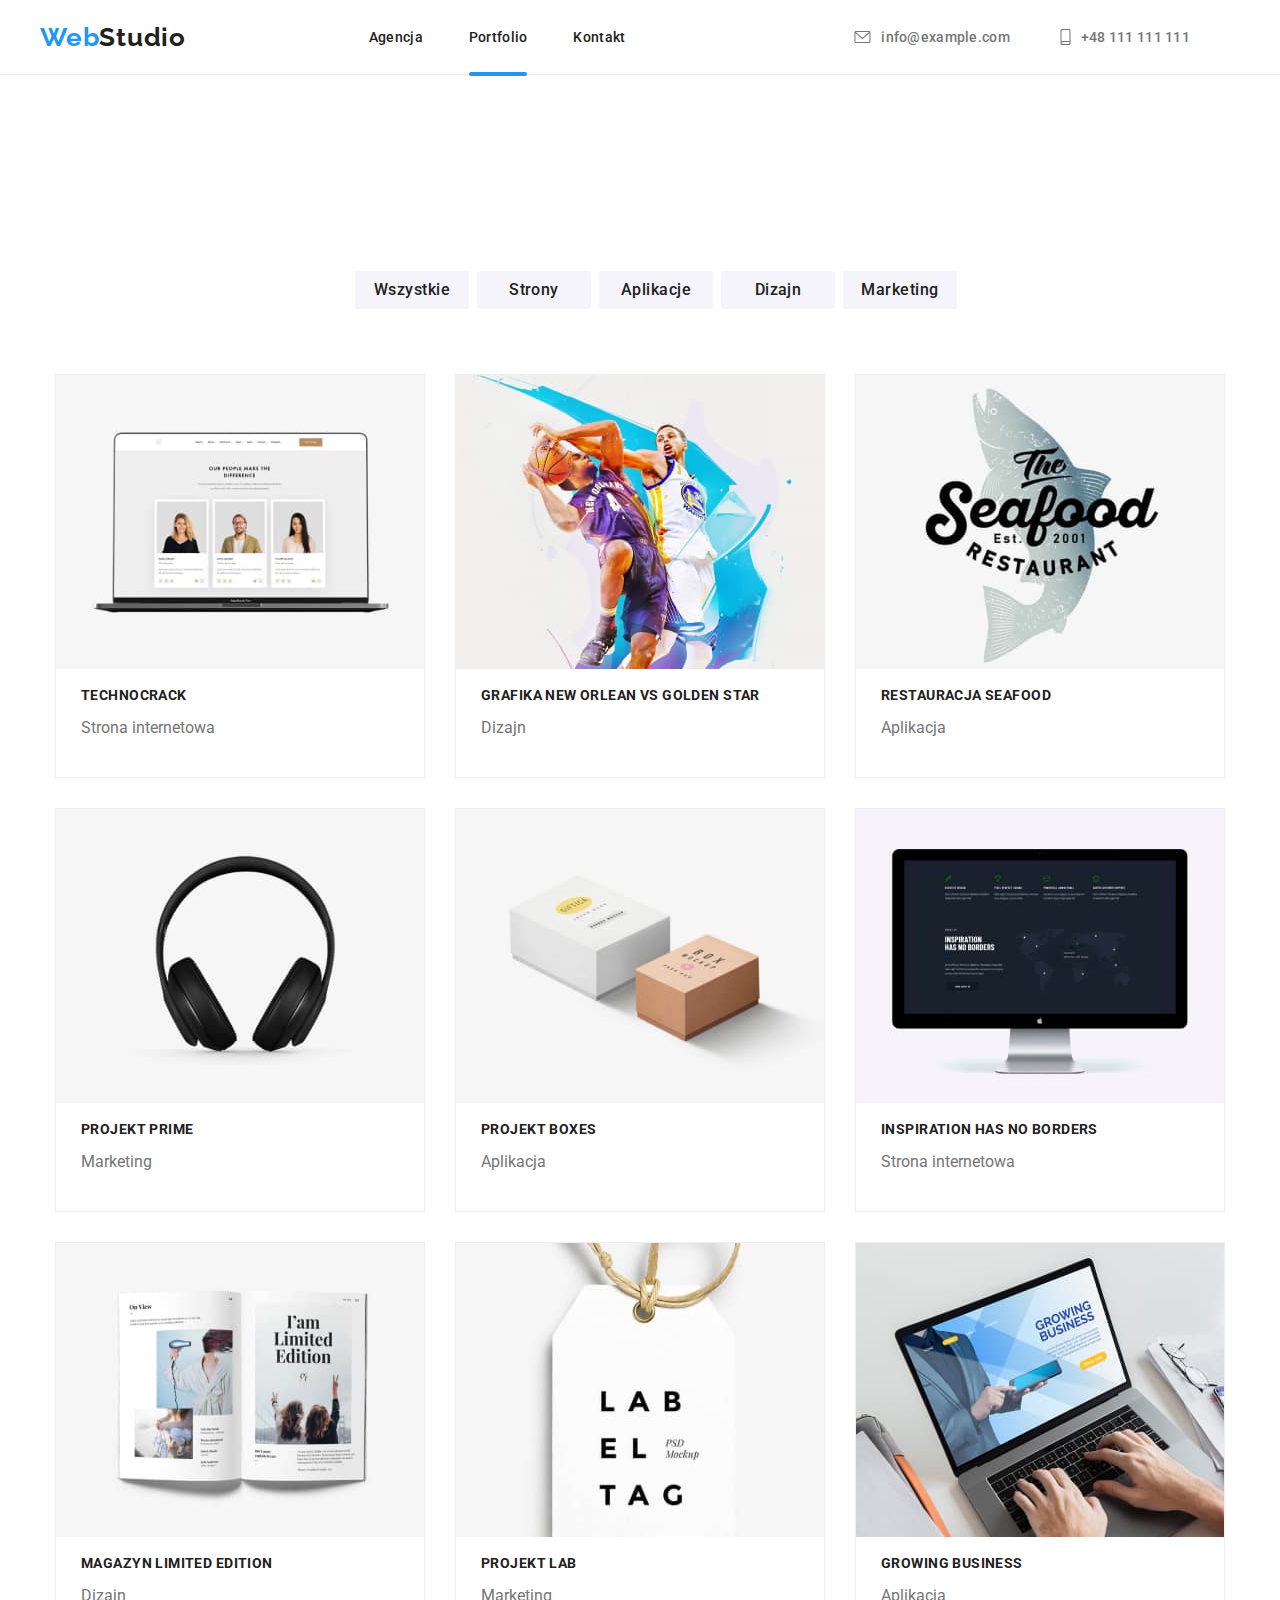
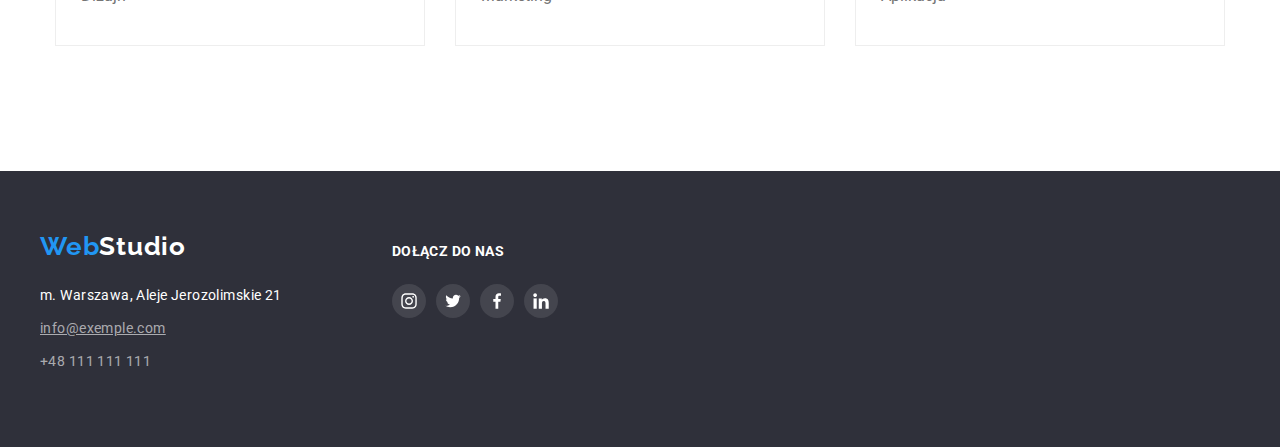
==== portfolio.html @ 7ca7157e "Create repository for homework 6" ====
<!DOCTYPE html>
<html lang="pl">

<head>
  <title>WebStudio</title>
  <meta charset="UTF-8" />
  <meta http-equiv="X-UA-Compatible" content="IE=edge" />
  <meta name="viewport" content="width=device-width, initial-scale=1.0" />
  <meta name="description" content="WebStudio" />
  <meta name="keywords" content="HTML" />
  <meta name="author" content="Mikołaj Ludwiczak" />
  <link rel="stylesheet" href="css/modern-normalize.css" />
  <link rel="stylesheet" href="css/style.css" />
  <link rel="preconnect" href="https://fonts.googleapis.com" />
  <link rel="preconnect" href="https://fonts.gstatic.com" crossorigin />
  <link href="https://fonts.googleapis.com/css2?family=Raleway:wght@700&family=Roboto:wght@400;500;700;900&display=swap"
    rel="stylesheet" />
</head>

<body>
  <!-- Header conntent -->
  <header class="head">
    <div class="container">
      <!-- Logo link -->
      <h2 class="logo">
        <a class="logo" href="index.html">
          <span class="logo-blue">Web</span><span class="logo-black">Studio</span>
        </a>
      </h2>

      <nav>
        <!-- Navigation menu -->
        <menu class="menu-nav">
          <li class="item-nav">
            <a class="link" href="index.html">Agencja</a>
          </li>
          <li class="item-nav">
            <a class="link activepage" href="portfolio.html">Portfolio</a>
          </li>
          <li class="item-nav">
            <a class="link" href="#contact">Kontakt</a>
          </li>
        </menu>
      </nav>
      <ul class="contact-head">
        <!-- Adress data -->
        <li class="icon-contact">
          <a class="link" href="mailto:info@exemple.com">
            <svg class="icon-contct" width="17" height="12" style="margin-right: 10px; margin-bottom: -1px">
              <use href="./images/icons.svg#icon-envelope"></use>
            </svg>info@example.com</a>
        </li>
        <li class="icon-contact">
          <a class="link" href="tel:+48111111111">
            <svg class="icon-contact" width="11" height="16" style="margin-right: 10; margin-bottom: -3px">
              <use href="./images/icons.svg#icon-smartphone"></use>
            </svg>+48 111 111 111</a>
        </li>
      </ul>
    </div>
  </header>

  <!-- Main Content -->
  <main class="main section">
    <section class="buttons">
      <h2 class="invisible">invisible</h2>
      <div class="container">
        <!--Portfolio buttons-->
        <ul class="filter">
          <li>
            <button type="button" class="filter-button">Wszystkie</button>
          </li>
          <li><button type="button" class="filter-button">Strony</button></li>
          <li>
            <button type="button" class="filter-button">Aplikacje</button>
          </li>
          <li><button type="button" class="filter-button">Dizajn</button></li>
          <li>
            <button type="button" class="filter-button">Marketing</button>
          </li>
        </ul>
      </div>
    </section>

    <section class="photos">
      <div class="container">
        <!--Portfolio boxes-->
        <ul class="portfolio">
          <li class="item-portfolio">
            <div class="overlay">
              <p>
                Technocrack jest popularną platformą wykorzystywaną do
                rozpowszechniania koronawirusa. Firmy wykorzystują tę
                platformę do celów szpiegowskich i ataków na niezabezpieczone
                serwery konkurencji
              </p>
            </div>
            <figure class="item-img">
              <img class="img-over" src="./images/laptop1.jpg" alt="Laptop wit 3 persons" width="370" height="294" />
              <figcaption class="item-des">
                <h3 class="name-project">Technocrack</h3>
                <p class="description-project">Strona internetowa</p>
              </figcaption>
            </figure>
          </li>
          <li class="item-portfolio">
            <div class="overlay">
              <p>
                Technocrack jest popularną platformą wykorzystywaną do
                rozpowszechniania koronawirusa. Firmy wykorzystują tę
                platformę do celów szpiegowskich i ataków na niezabezpieczone
                serwery konkurencji
              </p>
            </div>
            <figure class="item-img">
              <img class="img-over" src="./images/basketball.jpg" alt="Basketball match" width="370" height="294" />
              <figcaption class="item-des">
                <h3 class="name-project">
                  Grafika New Orlean vs Golden Star
                </h3>
                <p class="description-project">Dizajn</p>
              </figcaption>
            </figure>
          </li>
          <li class="item-portfolio">
                        <div class="overlay">
                          <p>
                            Technocrack jest popularną platformą wykorzystywaną do
                            rozpowszechniania koronawirusa. Firmy wykorzystują tę
                            platformę do celów szpiegowskich i ataków na niezabezpieczone
                            serwery konkurencji
                          </p>
                        </div>
            <figure class="item-img">
              <img class="img-over" src="./images/fish.jpg" alt="Seafood restaurant logo" width="370" height="294" />
              <figcaption class="item-des">
                <h3 class="name-project">Restauracja Seafood</h3>
                <p class="description-project">Aplikacja</p>
              </figcaption>
            </figure>
          </li>
          <li class="item-portfolio">
            <div class="overlay">
              <p>
                Technocrack jest popularną platformą wykorzystywaną do
                rozpowszechniania koronawirusa. Firmy wykorzystują tę
                platformę do celów szpiegowskich i ataków na niezabezpieczone
                serwery konkurencji
              </p>
            </div>
            <figure class="item-img">
              <img class="img-over" src="./images/headphones.jpg" alt="Headphones picture" width="370" height="294" />
              <figcaption class="item-des">
                <h3 class="name-project">Projekt Prime</h3>
                <p class="description-project">Marketing</p>
              </figcaption>
            </figure>
          </li>
          <li class="item-portfolio">
            <div class="overlay">
              <p>
                Technocrack jest popularną platformą wykorzystywaną do
                rozpowszechniania koronawirusa. Firmy wykorzystują tę
                platformę do celów szpiegowskich i ataków na niezabezpieczone
                serwery konkurencji
              </p>
            </div>
            <figure class="item-img">
              <img class="img-over" src="./images/boxes.jpg" alt="Boxes picture" width="370" height="294" />
              <figcaption class="item-des">
                <h3 class="name-project">Projekt Boxes</h3>
                <p class="description-project">Aplikacja</p>
              </figcaption>
            </figure>
          </li>
          <li class="item-portfolio">
            <div class="overlay">
              <p>
                Technocrack jest popularną platformą wykorzystywaną do
                rozpowszechniania koronawirusa. Firmy wykorzystują tę
                platformę do celów szpiegowskich i ataków na niezabezpieczone
                serwery konkurencji
              </p>
            </div>
            <figure class="item-img">
              <img class="img-over" src="./images/monitor.jpg" alt="Monitor picture" width="370" height="294" />
              <figcaption class="item-des">
                <h3 class="name-project">Inspiration has no borders</h3>
                <p class="description-project">Strona internetowa</p>
              </figcaption>
            </figure>
          </li>
          <li class="item-portfolio">
            <div class="overlay">
              <p>
                Technocrack jest popularną platformą wykorzystywaną do
                rozpowszechniania koronawirusa. Firmy wykorzystują tę
                platformę do celów szpiegowskich i ataków na niezabezpieczone
                serwery konkurencji
              </p>
            </div>
            <figure class="item-img">
              <img class="img-over" src="./images/magazine.jpg" alt="Magazine picture" width="370" height="294" />
              <figcaption class="item-des">
                <h3 class="name-project">Magazyn Limited Edition</h3>
                <p class="description-project">Dizajn</p>
              </figcaption>
            </figure>
          </li>
          <li class="item-portfolio">
            <div class="overlay">
              <p>
                Technocrack jest popularną platformą wykorzystywaną do
                rozpowszechniania koronawirusa. Firmy wykorzystują tę
                platformę do celów szpiegowskich i ataków na niezabezpieczone
                serwery konkurencji
              </p>
            </div>
            <figure class="item-img">
              <img class="img-over" src="./images/label.jpg" alt="Label picture" width="370" height="294" />
              <figcaption class="item-des">
                <h3 class="name-project">Projekt LAB</h3>
                <p class="description-project">Marketing</p>
              </figcaption>
            </figure>
          </li>
          <li class="item-portfolio">
            <div class="overlay">
              <p>
                Technocrack jest popularną platformą wykorzystywaną do
                rozpowszechniania koronawirusa. Firmy wykorzystują tę
                platformę do celów szpiegowskich i ataków na niezabezpieczone
                serwery konkurencji
              </p>
            </div>
            <figure class="item-img">
              <img class="img-over" src="./images/laptop2.jpg" alt="Working on laptop" width="370" height="294" />
              <figcaption class="item-des">
                <h3 class="name-project">Growing Business</h3>
                <p class="description-project">Aplikacja</p>
              </figcaption>
            </figure>
          </li>
        </ul>
      </div>
    </section>
  </main>

  <!-- Bottom Content -->
  <footer id="contact" class="foot">
    <section class="footer">
      <div class="container">
        <div class="contacts">
          <!-- Logo link -->
          <h2 class="logo-footer">
            <a href="index.html" class="link">
              <span class="logo-blue">Web</span><span class="logo-white">Studio</span>
            </a>
          </h2>
          <!-- Adress data -->
          <ul class="footer-contact">
            <li>
              <address>m. Warszawa, Aleje Jerozolimskie 21</address>
            </li>
            <li>
              <a class="link" href="mailto:info@exemple.com"><u>info@exemple.com</u></a>
            </li>
            <li><a class="link" href="+48111111111">+48 111 111 111</a></li>
          </ul>
        </div>
        <div class="social">
          <ul class="footer-social">
            <li>
              <h3>Dołącz do nas</h3>
            </li>
            <li>
              <svg class="icon-footer" width="44" height="44">
                <use href="./images/icons.svg#icon-instagram"></use>
              </svg>
              <svg class="icon-footer" width="44" height="44">
                <use href="./images/icons.svg#icon-twitter"></use>
              </svg>
              <svg class="icon-footer" width="44" height="44">
                <use href="./images/icons.svg#icon-facebook"></use>
              </svg>
              <svg class="icon-footer" width="44" height="44">
                <use href="./images/icons.svg#icon-linkedin"></use>
              </svg>
            </li>
          </ul>
        </div>
      </div>
    </section>
  </footer>
</body>

</html>
---- css/style.css ----
:root {
  --brand-main-color: #2196f3;
  --brand-second-color: #ffffff;
  --brand-third-color: #2f303a;
  --text-main-color: #212121;
  --transition: 250ms cubic-bezier(0.4, 0, 0.2, 1);
}

.container {
  width: 1200px;
  margin: 0 auto;
}

body {
  font-family: "Roboto", sans-serif;
  color: var(--text-main-color);
  background: var(--brand-second-color);
  margin-left: -15px;
  margin-right: -15px;
}

.section {
  padding-top: 94px;
  padding-bottom: 94px;
}

.logo-white {
  color: var(--brand-second-color);
}

.logo-black {
  color: var(--text-main-color);
}

.logo-blue {
  color: var(--brand-main-color);
}

.link {
  text-decoration: none;
  color: var(--text-main-color);
  transition: var(--transition);
  transition-property: color, background-color, box-shadow;
}

.link:visited {
  color: var(--text-main-color);
}

.link:active,
.link:hover,
.link:focus {
  color: var(--brand-main-color);
}

/* Header */

.head {
  border-bottom: 1px solid #ececec;
}

.head>.container {
  display: flex;
  justify-content: space-between;
  align-items: center;
  background: var(--brand-second-color);
}

.logo>a {
  cursor: default;
}

.logo {
  font-family: "Raleway";
  font-weight: 700;
  font-size: 26px;
  line-height: 31px;
  letter-spacing: 0.03em;
}

.contact-head {
  display: flex;
  justify-content: flex-start;
  font-weight: 500;
  font-size: 14px;
  line-height: 16px;
  letter-spacing: 0.02em;
  list-style: none;
}

.contact-head a {
  color: #757575;
  margin-right: 50px;
}

.logo {
  font-family: "Raleway";
  font-weight: 700;
  font-size: 26px;
  line-height: 31px;
  letter-spacing: 0.03em;
  text-decoration: none;
}

.logo>a {
  cursor: pointer;
}

.menu-nav {
  display: flex;
  list-style: none;
}

.item-nav {
  font-weight: 500;
  font-size: 14px;
  line-height: 16px;
  letter-spacing: 0.02em;
  color: #757575;
  margin-right: 46px;
}

.activepage::after {
  content: "";
  display: block;
  position: relative;
  border-top: 4px solid var(--brand-main-color);
  border-radius: 2px;
  margin-bottom: -4px;
  top: 27px;
  left: 0;
}

.icon-contact {
  fill: #afb1b8;
  transition: var(--transition);
  transition-property: fill;
}

.icon-contact:active,
.icon-contact:hover,
.icon-contact:focus {
  --color5: var(--brand-main-color);
}

/*Homepage*/
.service {
  display: flex;
  min-height: 600px;
  background-image: linear-gradient(0deg,
      rgba(47, 48, 58, 0.4) 0%,
      rgba(47, 48, 50, 0.4) 100%),
    url(../images/service.jpg);
  background-size: 1600px;
  background-repeat: no-repeat;
  background-position: center;
}

.service .container {
  display: flex;
  flex-direction: column;
  justify-content: center;
  align-items: center;
}

.service-button {
  display: flex;
  justify-content: space-evenly;
  align-items: center;
  width: 200px;
  height: 50px;
  background: var(--brand-main-color);
  box-shadow: 0px 4px 4px rgba(0, 0, 0, 0.15);
  border-radius: 4px;
  border: 0px;
  cursor: pointer;
}

.text-button {
  font-family: "Roboto";
  font-style: normal;
  font-weight: 700;
  font-size: 16px;
  line-height: 30px;
  letter-spacing: 0.06em;
  color: var(--brand-second-color);
}

/*Nasze atuty*/
.asset {
  display: flex;
  justify-content: center;
  flex-wrap: wrap;
  align-items: center;
  text-align: left;
  list-style: none;
  padding: 0;
  width: 100%;
}

.asset-item {
  max-width: 270px;
  margin-left: 15px;
  margin-right: 15px;
  font-weight: 400;
  font-size: 14px;
  line-height: 24px;
  letter-spacing: 0.03em;
  list-style-type: none;
  color: #757575;
}

.asset-item-icon {
  display: flex;
  justify-content: center;
  align-items: center;
  margin-left: 15px;
  margin-right: 15px;
  margin-bottom: 30px;
  width: 270px;
  height: 120px;
  background-color: #f5f4fa;
  border-radius: 4px;
  list-style-type: none;
}

h1 {
  max-width: 696px;
  font-style: normal;
  font-weight: 900;
  font-size: 44px;
  line-height: 60px;
  text-align: center;
  letter-spacing: 0.06em;
  text-transform: uppercase;
  color: var(--brand-second-color);
}

h2 {
  font-weight: 700;
  font-size: 36px;
  line-height: 42px;
  text-align: center;
  letter-spacing: 0.03em;
}

h3 {
  font-weight: 700;
  font-size: 14px;
  line-height: 16px;
  letter-spacing: 0.03em;
  text-transform: uppercase;
  color: var(--text-main-color);
}

h4 {
  font-weight: 700;
  font-size: 36px;
  line-height: 42px;
  letter-spacing: 0.03em;
}

/*Nasze projekty*/
.project-box {
  text-align: center;
  padding-top: 0;
}

.project {
  display: flex;
  justify-content: center;
}

.project-item {
  list-style: none;
  position: relative;
  margin-right: 15px;
  margin-left: 15px;
}

.project-item-des {
  width: 370px;
  height: 70px;
  background-image: linear-gradient(0deg,
      rgba(47, 48, 58, 0.8) 0%,
      rgba(47, 48, 58, 0.8) 100%);
  position: absolute;
  bottom: 5px;
  display: flex;
  align-items: center;
  justify-content: center;
  font-family: "Roboto";
  font-style: normal;
  font-weight: 700;
  font-size: 14px;
  line-height: 16px;
  text-align: center;
  letter-spacing: 0.03em;
  text-transform: uppercase;
  color: #ffffff;
}

/*Nasz zespół*/
.team-box {
  text-align: center;
  background: #f5f4fa;
}

.team {
  display: inline-flex;
  justify-content: space-between;
  align-items: center;
  list-style: none;
  padding: 0;
  width: 100%;
}

.team-pic {
  padding-bottom: 30px;
  box-shadow: 0px 1px 3px rgba(0, 0, 0, 0.12), 0px 1px 1px rgba(0, 0, 0, 0.14),
    0px 2px 1px rgba(0, 0, 0, 0.2);
  border-radius: 0px 0px 4px 4px;
  background-color: var(--brand-second-color);
  margin: 0;
}

.team-des {
  font-weight: 400;
  font-size: 16px;
  line-height: 19px;
  text-align: center;
  letter-spacing: 0.03em;
  color: #757575;
}

.team-des>p {
  font-weight: 500;
  font-size: 16px;
  line-height: 19px;
  text-align: center;
  letter-spacing: 0.03em;
  color: var(--text-main-color);
}

.team-item-social {
  margin-top: 16px;
  margin-bottom: 30px;
  width: 206px;
  height: 44px;
  display: flex;

  justify-content: space-between;
  align-items: center;
  list-style: none;
}

.icon-team {
  fill: #afb1b8;
  margin-top: 16px;
  margin-bottom: 18px;
}

.icon-team:active,
.icon-team:hover,
.icon-team:focus {
  fill: var(--brand-second-color);
  --color3: var(--brand-main-color);
  cursor: pointer;
}

/*Nasi klienci*/
.company-box {
  text-align: center;
}

.company-list {
  display: flex;
  justify-content: space-between;
  list-style: none;
  padding: 0;
}

.company-item {
  display: flex;
  align-items: center;
  justify-content: center;
  width: 170px;
  height: 92px;
  border: 1px solid #afb1b8;
  border-radius: 4px;
  transition: var(--transition);
  transition-property: fill;
}

.icon-client {
  fill: #afb1b8;
  transition: var(--transition);
  transition-property: fill;
}

.company-item:active,
.company-item:hover,
.company-item:focus {
  fill: var(--brand-main-color);
  border-color: var(--brand-main-color);
  cursor: pointer;
}

.company-item:active svg,
.company-item:hover svg,
.company-item:focus svg {
  fill: var(--brand-main-color);
  cursor: pointer;
}

/*Portfolio*/

.invisible {
  visibility: hidden;
}

.button {
  cursor: pointer;
  color: var(--text-main-color);
}

.button:hover {
  color: var(--brand-second-color);
  background-color: var(--brand-main-color);
}

.filter {
  display: flex;
  justify-content: center;
  align-items: center;
  list-style: none;
}

.filter-button:active,
.filter-button:hover,
.filter-button:focus {
  color: var(--brand-second-color);
  background: var(--brand-main-color);
  box-shadow: 0px 3px 1px rgba(0, 0, 0, 0.1), 0px 1px 2px rgba(0, 0, 0, 0.08),
    0px 2px 2px rgba(0, 0, 0, 0.12);
  border-radius: 4px;
  border: 0px;
  cursor: pointer;
}

.filter-button {
  width: 114px;
  height: 38px;
  margin-right: 8px;
  font-weight: 500;
  font-size: 16px;
  font-family: "Roboto";
  font-weight: 500;
  font-size: 16px;
  line-height: 26px;
  text-align: center;
  letter-spacing: 0.03em;
  color: var(--text-main-color);
  background: #f5f4fa;
  border-radius: 4px;
  border: 0px;
  transition: var(--transition);
  transition-property: color, background, box-shadow;
}

.filter>li:first-child {
  margin-left: 0;
}

.filter>li:last-child {
  margin-right: 0;
}

.buttons {
  margin-bottom: 50px;
}

.portfolio {
  display: flex;
  justify-content: space-between;
  align-items: flex-start;
  flex-wrap: wrap;
  list-style: none;
  padding-left: 0;
  padding-top: 0;
}

.item-portfolio {
  position: relative;
  z-index: 1;
  width: 370px;
  height: 404px;
  margin: 15px;
  list-style-type: none;
  background: var(--brand-second-color);
  overflow: hidden;
  cursor: pointer;
  transition: var(--transition);
  transition-property: fill;
  border: 1px solid #EEEEEE;
}

.item-portfolio:hover .overlay {
  visibility: visible;
  transform: translateY(0);
}

.item-portfolio>img {
  object-fit: cover;
}

.item-des {
  position: absolute;
  z-index: 101;
  font-size: 16px;
  color: #757575;
  padding-left: 25px;
  background-color: var(--brand-second-color);
  width: 100%;
  height: 100%;
}

.item-img {
  margin: 0px;
}

.img-over {
  position: relative;
  overflow: hidden;
}

.overlay {
  z-index: 4;
  visibility: hidden;
  position: absolute;
  overflow: hidden;
  width: 370px;
  height: 294px;
  background-color: rgba(33, 150, 243, 0.9);
  transform: translateY(100%);
  transition: var(--transition);
  transition-property: transform;
}

.overlay>p {
  text-align: left;
  padding-top: 49px;
  padding-left: 24px;
  padding-right: 45px;
  font-family: "Roboto";
  font-style: normal;
  font-weight: 400;
  font-size: 18px;
  line-height: 28px;
  letter-spacing: 0.03em;

  color: #ffffff;
}

.item-portfolio>h3 {
  position: relative;
  z-index: 3;
  padding-left: 24px;
  font-weight: 700;
  font-size: 18px;
  letter-spacing: 0.06em;
  color: var(--text-main-color);
}

.item-portfolio>p {
  position: relative;
  z-index: 3;
  padding-left: 24px;
  font-weight: 400;
  font-size: 16px;
  letter-spacing: 0.03em;
  color: #757575;
}

.item-portfolio:active,
.item-portfolio:hover,
.item-portfolio:focus {
  box-shadow: 0px 1px 1px rgba(0, 0, 0, 0.12), 0px 4px 4px rgba(0, 0, 0, 0.06),
    1px 4px 6px rgba(0, 0, 0, 0.16);
  cursor: pointer;
}

/*Footer*/
.logo-footer {
  display: flex;
  font-family: "Raleway";
  font-weight: 700;
  font-size: 26px;
  line-height: 31px;
  letter-spacing: 0.03em;
  text-decoration: none;
  margin-top: 0;
}

.foot {
  background-color: #2f303a;
  padding-top: 60px;
  padding-bottom: 60px;
}

.footer .container {
  display: flex;
  justify-content: start;
}

.contact .container {
  display: flex;
  flex-direction: column;
  padding-left: 0;
  justify-content: space-between;
  align-items: flex-start;
  color: rgba(255, 255, 255, 0.6);
}

.footer-contact {
  padding: 0;
  font-weight: 400;
  font-size: 14px;
  line-height: 24px;
  letter-spacing: 0.03em;
  list-style: none;
}

address {
  color: var(--brand-second-color);
  text-decoration: none;
  font-style: normal;
  list-style: none;
}

.footer-contact>li {
  margin-bottom: 9px;
}

.footer-contact a {
  color: rgba(255, 255, 255, 0.6);
}

.footer-social {
  display: flex;
  justify-content: space-between;
  flex-direction: column;
  text-align: left;
  list-style: none;
  margin: 0;
}

.footer-social li {
  display: flex;
  justify-content: space-between;
}

.icon-footer {
  padding-right: 10px;
  fill: var(--brand-second-color);
  --color3: rgba(255, 255, 255, 0.1);
  transition: var(--transition);
  transition-property: var(--color3);
}

.icon-footer:active,
.icon-footer:hover,
.icon-footer:focus {
  --color3: var(--brand-main-color);
  cursor: pointer;
}

.footer-social h3 {
  text-align: left;
  font-family: "Roboto";
  font-style: normal;
  font-weight: 700;
  font-size: 14px;
  line-height: 16px;
  letter-spacing: 0.03em;
  text-transform: uppercase;
  padding: 0;
  margin: 0;
  margin-bottom: 20px;
  color: var(--brand-second-color);
}

.social {
  margin-top: 12px;
  margin-left: 70px;
}

/* newsletter */
.newsletter-form {
  text-align: left;
  margin-top: 14px;
  margin-left: auto;
  width: 570px;
}

.newsletter-tittle {
  margin: 0;
  padding: 0;
  text-align: left;
  font-family: "Roboto";
  font-style: normal;
  font-weight: 700;
  font-size: 14px;

  letter-spacing: 0.03em;
  text-transform: uppercase;
  color: var(--brand-second-color);
}

.newsletter-box {
  margin-top: 20px;
  display: inline-flex;
  justify-content: center;
  align-content: center;
}

.newsletter-box>input {
  width: 358px;
  height: 50px;
  padding: 15px;
  padding-left: 16px;
  margin-right: 12px;
  background-color: #2f303a;
  border: 1px solid rgba(255, 255, 255, 0.3);
  color: var(--brand-second-color);
  border-radius: 4px;
}

.newsletter-btn {
  width: 200px;
  height: 50px;
  display: flex;
  justify-content: center;
  align-items: center;
  font-family: "Roboto";
  font-style: normal;
  font-weight: 700;
  font-size: 16px;
  line-height: 30px;
  letter-spacing: 0.06em;
  color: #ffffff;
  background: var(--brand-main-color);
  box-shadow: 0px 4px 4px rgba(0, 0, 0, 0.15);
  border-radius: 4px;
  cursor: pointer;
}

.newsletter-btn>svg {
  margin-left: 24px;
}

/*Okno modalne*/
.backdrop {
  position: fixed;
  left: 0;
  top: 0;
  width: 100%;
  height: 100%;
  background-color: rgba(0, 0, 0, 0.2);
  transition: var(--transition);
  transition-property: transform, visibility, opacity;
}

.modal {
  position: absolute;
  top: 50%;
  left: 50%;
  transform: translate(-50%, -50%);
  width: 528px;
  min-height: 581px;
  background-color: var(--brand-second-color);
  transition: var(--transition);
  transition-property: transform;
}

.btn-close {
  position: absolute;
  top: 8px;
  right: 8px;
  width: 30px;
  height: 30px;
  background-color: var(--brand-second-color);
  border: 1px solid rgba(0, 0, 0, 0.1);
  border-radius: 50%;
  cursor: pointer;
}

.is-hidden {
  opacity: 0;
  visibility: hidden;
  pointer-events: none;
}

.icon-modal {
  fill: var(--brand-third-color);
  position: absolute;
  top: 50%;
  left: 50%;
  transform: translate(-50%, -50%);
}

.is-hidden .modal {
  transform: translate(100%);
}

/* Formularz kontaktowy */

.form {
  text-align: left;
  margin-left: 40px;
  margin-right: 40px;
  position: relative;
}

.form-head {
  margin-top: 40px;
  margin-bottom: 12px;
  font-family: "Roboto";
  font-style: normal;
  font-weight: 700;
  font-size: 20px;
  line-height: 23px;
  text-align: center;
  letter-spacing: 0.03em;
  color: var(--text-main-color);
}

label {
  display: block;
  margin-top: 10px;
  font-family: "Roboto";
  font-style: normal;
  font-weight: 400;
  font-size: 12px;
  line-height: 14px;
  letter-spacing: 0.01em;
  color: #757575;
  transition: var(--transition);
  transition-property: border, fill;
}

.form-input {
  display: block;
  margin-top: 4px;
  padding: 12px;
  padding-left: 42px;
  border: 1px solid rgba(33, 33, 33, 0.2);
  border-radius: 4px;
  width: 100%;
  height: 40px;
  font-family: "Roboto";
  font-style: normal;
  font-weight: 400;
  font-size: 14px;
  line-height: 24px;
  letter-spacing: 0.03em;
  color: #757575;
  transition: var(--transition);
  transition-property: border, fill;
}

.form label:focus-within {
  fill: var(--brand-main-color);
}

.form .form-input:focus-within {
  border: 1px solid var(--brand-main-color);
}

textarea {
  margin-top: 4px;
  padding: 12px 16px 12px 16px;
  resize: none;
  border: 1px solid rgba(33, 33, 33, 0.2);
  border-radius: 4px;
  width: 100%;
  font-family: "Roboto";
  font-style: normal;
  font-weight: 400;
  font-size: 12px;
  line-height: 14px;
  letter-spacing: 0.01em;
  color: #757575;
  transition: var(--transition);
  transition-property: border;
}

textarea:focus {
  border: 1px solid var(--brand-main-color);
}

.consent {
  margin-top: 20px;
  display: flex;
  justify-content: center;
  align-items: center;
}

.consent a {
  font-family: "Roboto";
  font-style: normal;
  font-weight: 400;
  font-size: 14px;
  line-height: 24px;
  letter-spacing: 0.03em;
  text-decoration-line: underline;
  color: #2196f3;
}

.consent>label {
  margin-top: 0;
  font-family: "Roboto";
  font-style: normal;
  font-weight: 400;
  font-size: 14px;
  line-height: 24px;
  letter-spacing: 0.03em;
  color: #757575;
}

.checkbox {
  width: 16px;
  height: 15px;
  margin-right: 7px;
  font-family: "Roboto";
  font-style: normal;
  font-weight: 400;
  font-size: 14px;
  line-height: 24px;
  letter-spacing: 0.03em;
}

.submit {
  display: flex;
  justify-content: center;
  align-items: center;
  margin-left: 124px;
  margin-top: 30px;
  width: 200px;
  height: 50px;
  font-family: "Roboto";
  font-style: normal;
  font-weight: 700;
  font-size: 16px;
  line-height: 30px;
  letter-spacing: 0.06em;
  color: var(--brand-second-color);
  background-color: var(--brand-main-color);
  border-radius: 4px;
  transition: var(--transition);
  transition-property: box-shadow;
  border: var(--brand-main-color);
  cursor: pointer;
}

.submit:hover {
  box-shadow: 0px 4px 4px rgba(0, 0, 0, 0.15);
}

.icon-form {
  position: absolute;
  top: 38px;
  left: 12px;
}

/* Stylizacja checkboxa */
.custom-input {
  background-image: url("data:image/svg+xml;charset=utf8,%3Csvg width='16' height='15' viewBox='0 0 16 15' fill='none' xmlns='http://www.w3.org/2000/svg'%3E%3Cpath d='M14.2222 1.66667V13.3333H1.77778V1.66667H14.2222ZM14.2222 0H1.77778C0.8 0 0 0.75 0 1.66667V13.3333C0 14.25 0.8 15 1.77778 15H14.2222C15.2 15 16 14.25 16 13.3333V1.66667C16 0.75 15.2 0 14.2222 0Z' fill='%23212121'/%3E%3C/svg%3E");
  background-repeat: no-repeat;
}

.custom-input:checked {
  background-image: url("data:image/svg+xml;charset=utf8,%3Csvg width='13' height='10' viewBox='0 0 13 10' fill='none' xmlns='http://www.w3.org/2000/svg'%3E%3Cpath d='M1.95703 4.75166L1.88825 4.68604L1.81923 4.75141L0.93123 5.59258L0.854858 5.66492L0.930974 5.73753L4.42671 9.07236L4.49574 9.1382L4.56476 9.07236L12.069 1.91352L12.1449 1.84116L12.069 1.76881L11.1873 0.927644L11.1183 0.861826L11.0493 0.927611L4.49577 7.17353L1.95703 4.75166Z' fill='white' stroke='white' stroke-width='0.2'/%3E%3C/svg%3E"),
    url("data:image/svg+xml;charset=utf8,%3Csvg width='16' height='15' viewBox='0 0 16 15' fill='none' xmlns='http://www.w3.org/2000/svg'%3E%3Crect width='16' height='15' rx='2' fill='%232196F3'/%3E%3C/svg%3E");
  background-repeat: no-repeat;
  background-position: center center;
}

.hidden {
  -moz-appearance: none;
  -webkit-appearance: none;
  appearance: none;
}
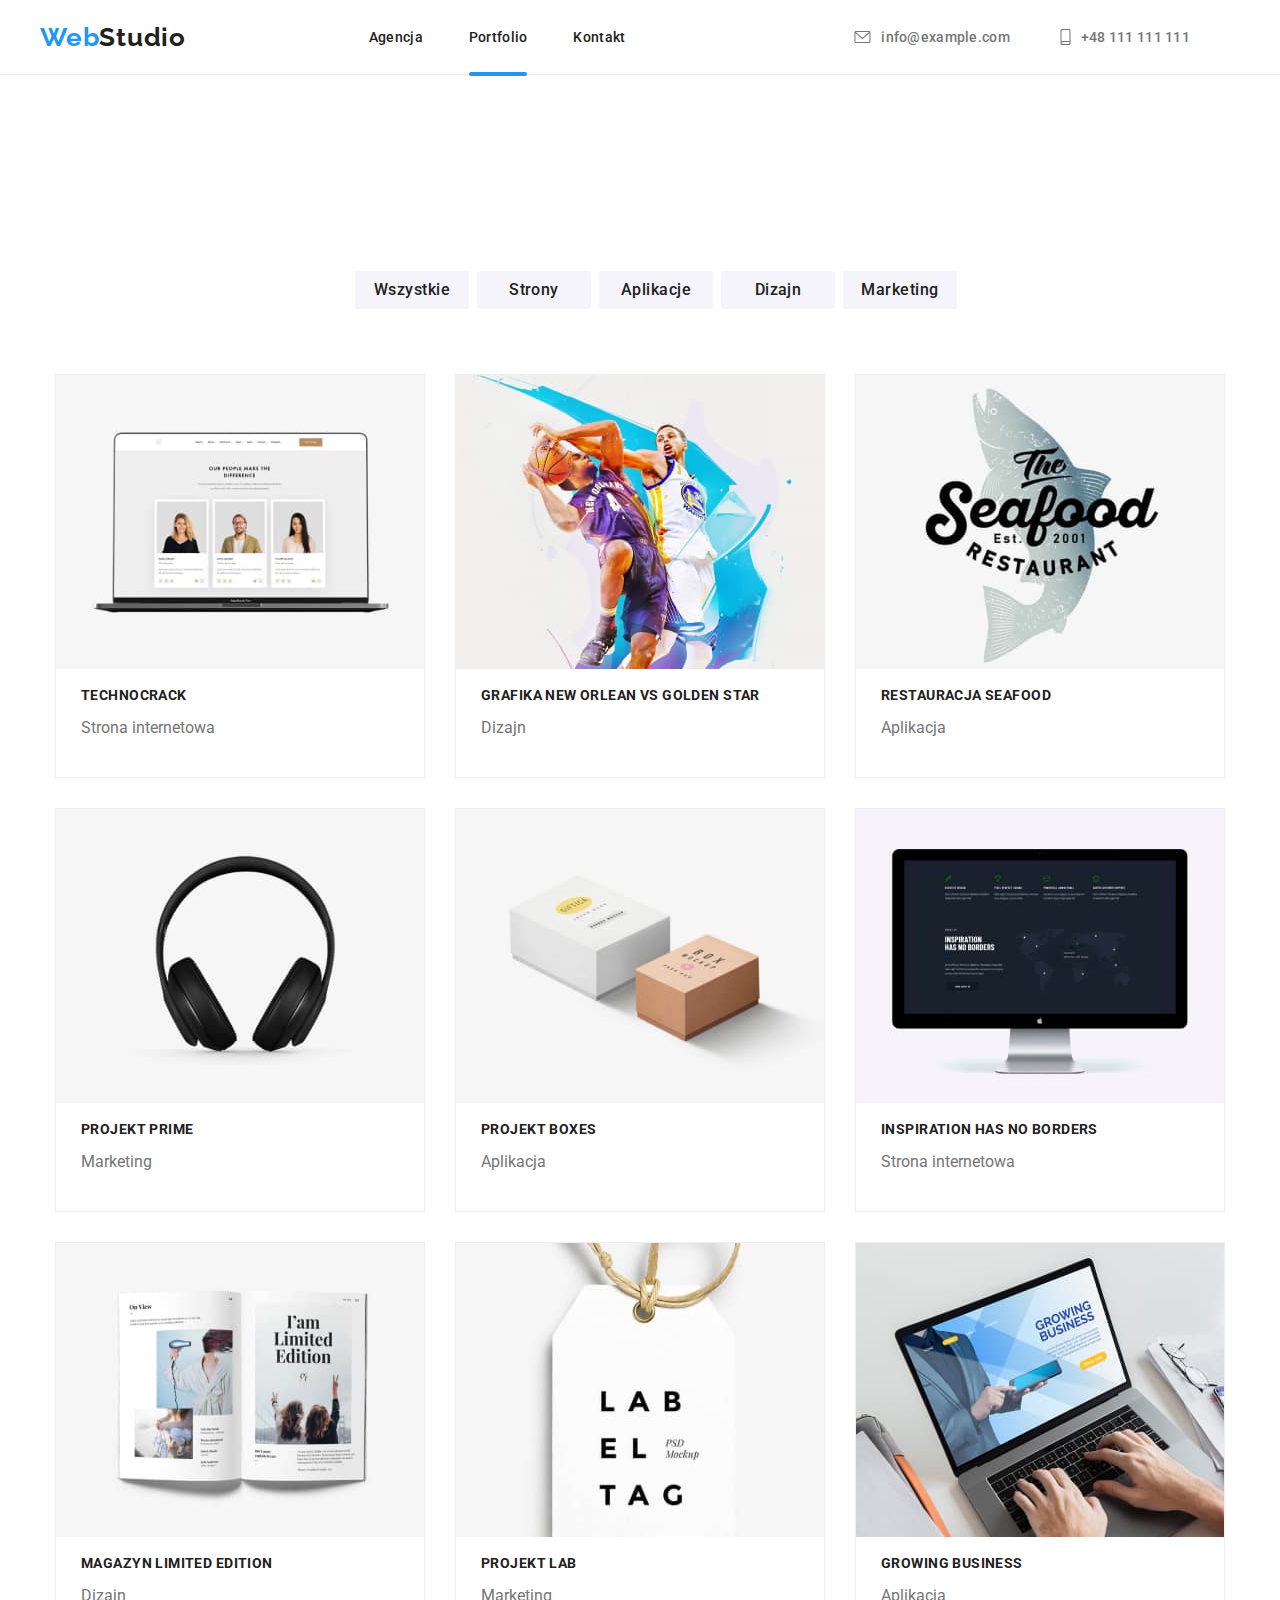
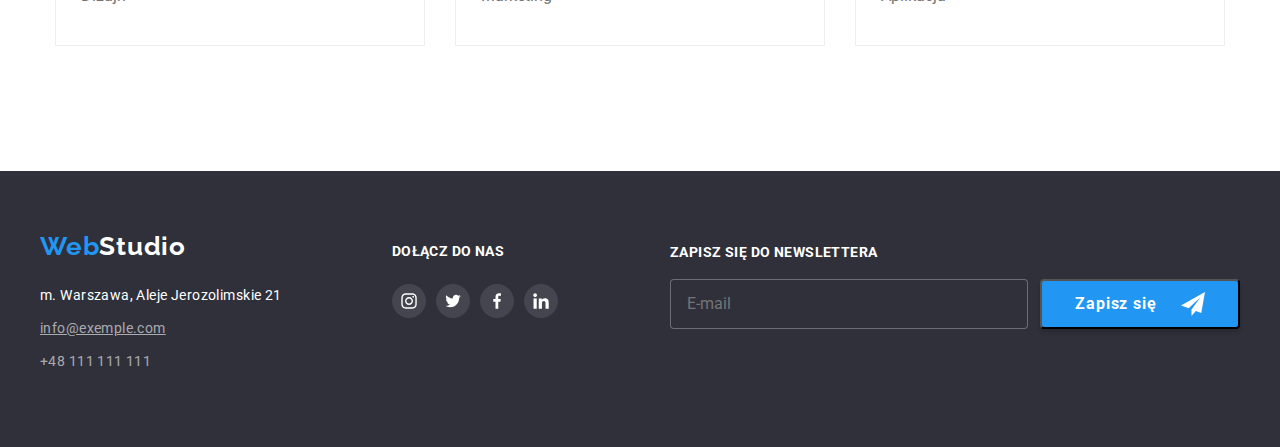
==== commit 4f2cbfea: "Update footer in portfolio" ====
--- a/portfolio.html
+++ b/portfolio.html
@@ -123,14 +123,14 @@
             </figure>
           </li>
           <li class="item-portfolio">
-                        <div class="overlay">
-                          <p>
-                            Technocrack jest popularną platformą wykorzystywaną do
-                            rozpowszechniania koronawirusa. Firmy wykorzystują tę
-                            platformę do celów szpiegowskich i ataków na niezabezpieczone
-                            serwery konkurencji
-                          </p>
-                        </div>
+            <div class="overlay">
+              <p>
+                Technocrack jest popularną platformą wykorzystywaną do
+                rozpowszechniania koronawirusa. Firmy wykorzystują tę
+                platformę do celów szpiegowskich i ataków na niezabezpieczone
+                serwery konkurencji
+              </p>
+            </div>
             <figure class="item-img">
               <img class="img-over" src="./images/fish.jpg" alt="Seafood restaurant logo" width="370" height="294" />
               <figcaption class="item-des">
@@ -289,6 +289,19 @@
             </li>
           </ul>
         </div>
+
+        <form class="newsletter-form">
+          <label class="newsletter-tittle" for="newsletter">Zapisz się do newslettera</label>
+          <div class="newsletter-box">
+            <input name="email" type="email" id="newsletter" placeholder="E-mail" required />
+            <button class="newsletter-btn" type="submit">
+              Zapisz się
+              <svg class="" width="24" height="24">
+                <use href="./images/icons.svg#icon-send"></use>
+              </svg>
+            </button>
+          </div>
+        </form>
       </div>
     </section>
   </footer>
